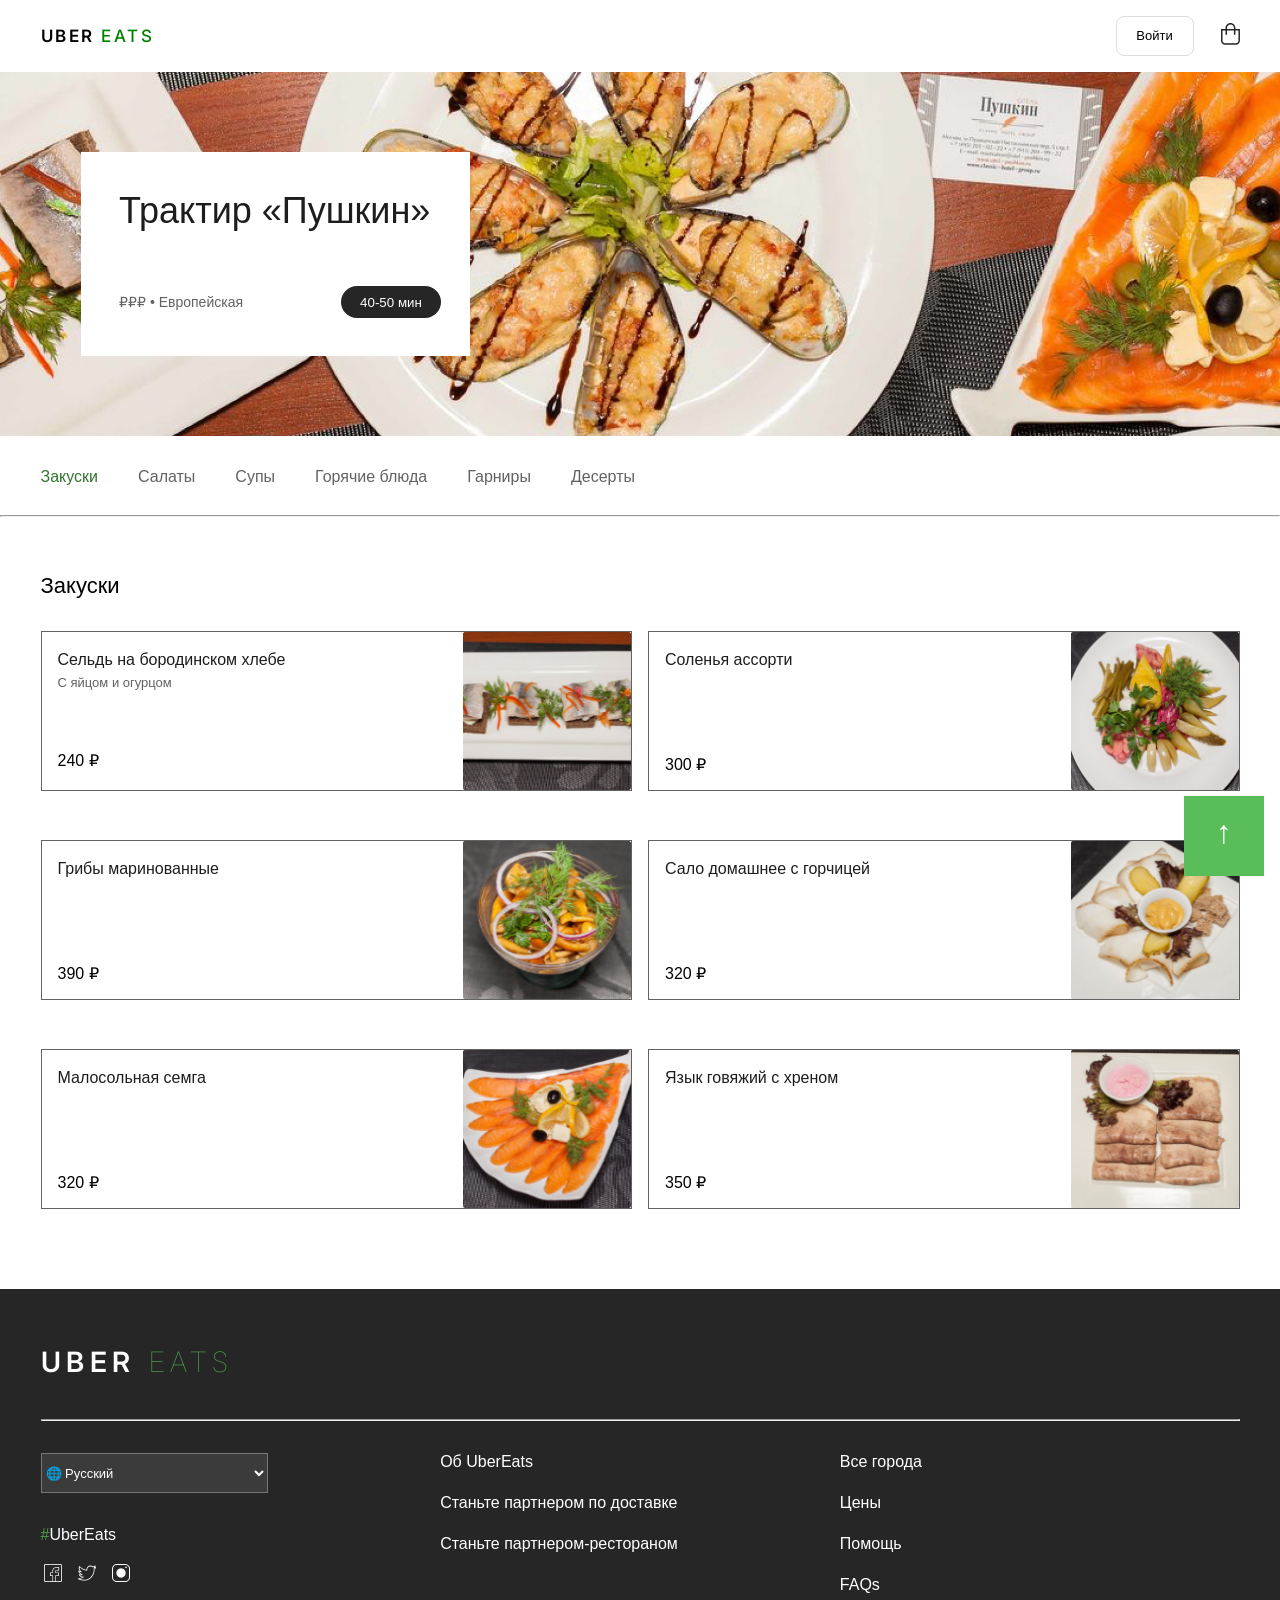
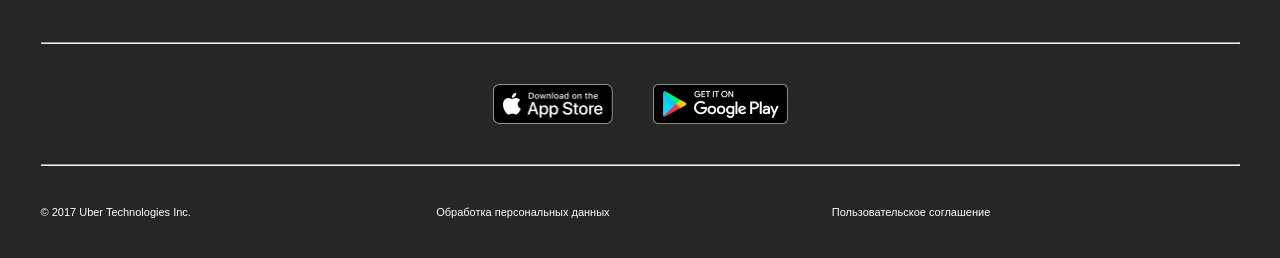
==== restaurant.html @ 05994ee4 "Added second page" ====
<!doctype html>
<html lang="en">
  <head>
    <meta charset="UTF-8" />
    <meta name="viewport" content="width=device-width, initial-scale=1.0" />
    <title>Restaurant</title>
    <link
      href="https://fonts.googleapis.com/css2?family=Inter:wght@400;600;700&display=swap"
      rel="stylesheet"
    />
    <link rel="stylesheet" href="style.css" />
    <script src="app.js" defer></script>
  </head>
  <body>
    <header>
      <div class="container">
        <div class="header-main">
          <div class="header-logo">
            <a href="index.html">UBER <span class="eats">EATS</span></a>
          </div>
          <div class="header-actions">
            <button class="header-button">Войти</button>
            <a href="#" class="basket">
              <img src="images/basket.svg" alt="Корзина" />
            </a>
          </div>
        </div>
      </div>
    </header>

    <main>
      <div class="restaurant-background">
        <div class="restaurant-description">
          <h1 class="restaurant-header">Трактир «Пушкин»</h1>
          <div class="description-button">
            <p class="restaurant-info">₽₽₽ • Европейская</p>
            <button class="button-waiting-time">40-50 мин</button>
          </div>
        </div>
      </div>
      <div class="container">
        <nav class="restaurant-menu">
          <ul class="restaurant-menu-list">
            <li><a href="#">Закуски</a></li>
            <li><a href="#">Салаты</a></li>
            <li><a href="#">Супы</a></li>
            <li><a href="#">Горячие блюда</a></li>
            <li><a href="#">Гарниры</a></li>
            <li><a href="#">Десерты</a></li>
          </ul>
        </nav>
      </div>
      <hr />
      <div class="container">
        <section class="food">
          <div class="food-header">
            <h2>Закуски</h2>
          </div>
          <ul class="food-cards">
            <li class="food-card">
              <div class="food-description">
                <p class="food-name-first"></p>
                <p class="additional-description">С яйцом и огурцом</p>
                <p class="food-price">240 ₽</p>
              </div>
              <img
                src="images/herring.png"
                alt="Селедка на бородинском хлебе"
              />
            </li>
            <li class="food-card">
              <div class="food-description">
                <p class="food-name">Соленья ассорти</p>
                <p class="food-price">300 ₽</p>
              </div>
              <img src="images/pickles.png" alt="Соленья ассорти" />
            </li>
            <li class="food-card">
              <div class="food-description">
                <p class="food-name" id="mushrooms"></p>
                <p class="food-price">390 ₽</p>
              </div>
              <img src="images/mushrooms.png" alt="Грибы маринованные" />
            </li>
            <li class="food-card">
              <div class="food-description">
                <p class="food-name" id="salo"></p>
                <p class="food-price">320 ₽</p>
              </div>
              <img src="images/salo.png" alt="Сало домашнее с горчицей" />
            </li>
            <li class="food-card">
              <div class="food-description">
                <p class="food-name">Малосольная семга</p>
                <p class="food-price">320 ₽</p>
              </div>
              <img src="images/salmon.png" alt="Малосольная семга" />
            </li>
            <li class="food-card">
              <div class="food-description">
                <p class="food-name" id="tonque"></p>
                <p class="food-price">350 ₽</p>
              </div>
              <img src="images/tonque.png" alt="Язык говяжий с хреном" />
            </li>
          </ul>
        </section>
      </div>
    </main>

    <footer>
      <div class="container">
        <div class="footer-logo">
          <a href="#">UBER <span class="footer-eats">EATS</span></a>
        </div>
        <hr />
        <div class="footer-content">
          <div class="footer-info">
            <form>
              <select name="language" id="language-select">
                <option value="russian">&#x1F310; Русский</option>
                <option value="english">&#x1F310; Английский</option>
              </select>
            </form>
            <div class="social">
              <p class="hashtag"><span class="hash">#</span>UberEats</p>
              <div class="social-logo">
                <a
                  href="https://www.facebook.com/UberEats/"
                  target="_blank"
                  rel="noopener noreferrer"
                >
                  <img src="images/facebook.png" alt="Facebook" />
                </a>
                <a
                  href="https://x.com/ubereats"
                  target="_blank"
                  rel="noopener noreferrer"
                >
                  <img src="images/twitter.png" alt="Twitter" />
                </a>
                <a
                  href="https://www.instagram.com/ubereats"
                  target="_blank"
                  rel="noopener noreferrer"
                >
                  <img src="images/instagram.png" alt="Instagram" />
                </a>
              </div>
            </div>
          </div>
          <nav class="footer-menu">
            <ul class="list-menu">
              <li><a href="#">Об UberEats</a></li>
              <li><a href="#">Станьте партнером по доставке</a></li>
              <li><a href="#">Станьте партнером-рестораном</a></li>
            </ul>
            <ul class="list-menu">
              <li><a href="#">Все города</a></li>
              <li><a href="#">Цены</a></li>
              <li><a href="#">Помощь</a></li>
              <li><a href="#">FAQs</a></li>
            </ul>
          </nav>
        </div>
        <hr />
        <div class="footer-apps">
          <a href="#"
            ><img src="images/appstore.png" alt="App Store" class="app-store"
          /></a>
          <a href="#"
            ><img
              src="images/googleplay.png"
              alt="Google Play"
              class="google-play"
          /></a>
        </div>
        <hr />
        <ul class="footer-bottom">
          <li><a href="#">© 2017 Uber Technologies Inc.</a></li>
          <li><a href="#">Обработка персональных данных</a></li>
          <li><a href="#">Пользовательское соглашение</a></li>
        </ul>
      </div>
    </footer>
    <button class="up-button"><span class="up-arrow">&#8593;</span></button>
  </body>
</html>
---- style.css ----
* {
  padding: 0;
  margin: 0;
  box-sizing: border-box;
}

body {
  font-family: "Roboto", sans-serif;
}

header {
  font-family: "Inter", sans-serif;
  font-weight: 600;
  font-size: 17px;
  letter-spacing: 0.15em;
  padding: 16px 0px;
  color: #000;
}

.container {
  max-width: 1219px;
  margin-left: auto;
  margin-right: auto;
  padding-left: 10px;
  padding-right: 10px;
}

.eats {
  color: green;
  font-weight: 500;
}

.header-logo a {
  text-decoration: none;
  color: #000;
}

.header-button {
  background-color: white;
  color: black;
  border: 1px solid #ddd;
  height: 40px;
  width: 78px;
  font-size: 13px;
  line-height: 24px;
  cursor: pointer;
  border-radius: 8px;
  transition:
    transform 0.2s ease,
    box-shadow 0.2s ease,
    background-color 0.2s ease,
    color 0.2s ease;
}

.header-button:hover {
  background-color: black;
  color: white;
  transform: translateY(-2px);
  box-shadow: 0 8px 18px rgba(0, 0, 0, 0.15);
}

.header-button:active {
  transform: translateY(0) scale(0.98);
}

.header-actions {
  display: flex;
  align-items: center;
  gap: 27px;
}

.header-main {
  display: flex;
  justify-content: space-between;
  align-items: center;
}

.search-input {
  width: 100%;
  border: none;
  outline: none;
  border-bottom: 1px solid #979797;
  margin: 40px 0px;
  font-size: 16px;
  line-height: 24px;
}

.title {
  font-size: 22px;
  font-weight: 400;
  line-height: 34px;
}

.restaurant-cards {
  display: grid;
  grid-template-columns: repeat(auto-fit, minmax(308px, 1fr));
  gap: 15px;
  margin-top: 16px;
  margin-bottom: 80px;
}

.card {
  padding-bottom: 20px;
  transition: transform 0.2s ease;
}

.card:hover {
  transform: translateY(-2px);
}

.card img {
  width: 100%;
  aspect-ratio: 4 / 3;
  object-fit: cover;
  border-radius: 8px;
  margin-bottom: 16px;
}

main ul {
  list-style-type: none;
}

.restaurant-name {
  font-size: 16px;
  line-height: 24px;
  font-weight: 400;
  color: #1d1d1d;
}

.restaurant-info {
  font-size: 14px;
  line-height: 21px;
  font-weight: 400;
  color: #626262;
}

.waiting-time {
  font-size: 13px;
  line-height: 21px;
  font-weight: 400;
  color: #1d1d1d;
}

footer {
  background-color: #262626;
  color: #fff;
}

.footer-logo {
  font-family: "Inter", sans-serif;
  font-size: 28px;
  font-weight: 600;
  letter-spacing: 0.2em;
  padding-bottom: 40px;
  padding-top: 56px;
}

.footer-eats {
  color: #57ad56;
  font-weight: 100;
}

#language-select {
  background-color: #3b3b3b;
  font-size: 13px;
  color: #fff;
  width: 227px;
  height: 40px;
}

.hashtag {
  font-size: 16px;
  margin-top: 33px;
  margin-bottom: 17px;
}

.hash {
  color: #49a144;
}

.social img {
  width: 24px;
  height: 24px;
}

.social-logo {
  display: flex;
  gap: 10px;
}

footer a {
  text-decoration: none;
  color: #fff;
}

footer ul {
  list-style-type: none;
  padding-left: 0;
  margin: 0;
}

.footer-content {
  display: grid;
  grid-template-columns: 1fr 2fr;
  padding-top: 32px;
  padding-bottom: 48px;
}

.footer-menu {
  display: grid;
  grid-template-columns: 50% auto;
}

.list-menu {
  display: flex;
  flex-direction: column;
  gap: 23px;
}

.footer-apps {
  display: flex;
  align-items: center;
  justify-content: center;
  gap: 40px;
  padding: 40px 0px;
}

.app-store {
  width: 120px;
  height: 40px;
}

.google-play {
  width: 135px;
  height: 40px;
}

.footer-apps a {
  display: flex;
}

.footer-bottom {
  font-size: 11px;
  display: flex;
  padding: 40px 0px;
}

.footer-bottom li {
  width: 33%;
}

.up-button {
  position: fixed;

  right: 16px;
  bottom: 24px;

  color: #fff;
  background-color: #59bd5a;

  height: 80px;
  width: 80px;

  border: none;
  cursor: pointer;

  font-size: 32px;

  display: flex;
  justify-content: center;
  align-items: center;
}

.up-arrow {
  transform: translateY(-4px);
}

main a {
  text-decoration: none;
}

.restaurant-background {
  background-image: url("images/Pushkin-lg.png");
  background-size: cover;
  background-position: center center;
  height: 364px;
  padding: 80px 0px 80px 81px;
}

.restaurant-description {
  padding: 38px 29px 0px 38px;
  width: 389px;
  height: 204px;
  background-color: #fff;
}

.restaurant-header {
  font-family: Roboto, sans-serif;
  font-size: 36px;
  color: #1d1d1d;
  font-weight: 400;
  margin-bottom: 54px;
}

.button-waiting-time {
  color: #fff;
  background-color: #262626;
  width: 100px;
  height: 32px;
  border-radius: 16px;
  border: none;
}

.description-button {
  display: flex;
  justify-content: space-between;
  align-items: center;
}

.restaurant-menu a {
  text-decoration: none;
  color: #626262;
  font-size: 16px;
}

.restaurant-menu ul {
  list-style-type: none;
}

.restaurant-menu {
  padding: 32px 0px 29px;
}

.restaurant-menu-list {
  display: flex;
  gap: 40px;
}

.restaurant-menu li:first-child a {
  color: #327430;
}

.food {
  padding-top: 56px;
  padding-bottom: 80px;
}

.food h2 {
  font-size: 22px;
  font-weight: 400;
}

.food-header {
  margin-bottom: 32px;
}

.food-name-first::after {
  content: "Сельдь на бородинском хлебе";
  font-size: 16px;
  line-height: 24px;
  color: #1d1d1d;
  margin-bottom: 4px;
}

#mushrooms::after {
  content: "Грибы маринованные";
}

#salo::after {
  content: "Сало домашнее с горчицей";
}

#tonque::after {
  content: "Язык говяжий с хреном";
}

.additional-description {
  font-size: 13px;
  line-height: 21px;
  color: #626262;
  margin-bottom: 58px;
}

.food-card {
  border: #626262 solid 1px;
  width: 100%;
  height: 160px;
  display: flex;
  justify-content: space-between;
}

.food-description {
  padding: 16px 0px 16px 16px;
}

.food-name {
  font-size: 16px;
  line-height: 24px;
  color: #1d1d1d;
  margin-bottom: 83px;
}

.food-cards {
  display: grid;
  grid-template-columns: 1fr 1fr;
  row-gap: 49px;
  column-gap: 16px;
}

@media screen and (max-width: 1000px) {
  #language-select {
    width: 175px;
  }

  .footer-menu {
    grid-template-columns: 60% auto;
  }

  .restaurant-background {
    padding: 80px 0px 80px 8px;
    background-image: url("images/Pushkin-md.png");
  }

  .restaurant-description {
    width: 432px;
  }

  .food-cards {
    grid-template-columns: 1fr;
    gap: 32px;
  }

  .food {
    padding-bottom: 48px;
  }
}

@media screen and (max-width: 720px) {
  .footer-content {
    display: flex;
    flex-direction: column;
    gap: 39px;
  }

  .footer-menu {
    display: flex;
    flex-direction: column;
    gap: 23px;
  }

  .app-store {
    width: 108px;
    height: 36px;
  }

  .google-play {
    width: 124px;
    height: 36px;
  }

  .footer-bottom {
    display: flex;
    flex-direction: column;
    gap: 24px;
  }

  .restaurant-background {
    background-image: url("images/Pushkin-xs.png");
    height: 255px;
    margin-bottom: 100px;
    padding: 131px 4px 0px 8px;
  }

  .restaurant-description {
    width: 100%;
    height: 180px;
  }

  .restaurant-menu {
    display: none;
  }

  .food-cards {
    gap: 16px;
  }

  .food-card {
    height: 108px;
  }

  .additional-description {
    margin-bottom: 16px;
  }

  .food-name {
    margin-bottom: 41px;
  }

  .food-header {
    display: flex;
    justify-content: center;
    margin-bottom: 56px;
  }
}

@media screen and (max-width: 400px) {
  .food-name-first::after {
    content: "Сельдь на бородинском...";
  }
}

@media screen and (max-width: 350px) {
  .food-name-first::after {
    content: "Сельдь на...";
  }

  #mushrooms::after {
    content: "Грибы маринов...";
  }

  #salo::after {
    content: "Сало домашнее...";
  }

  #tonque::after {
    content: "Язык говяжий...";
  }
}
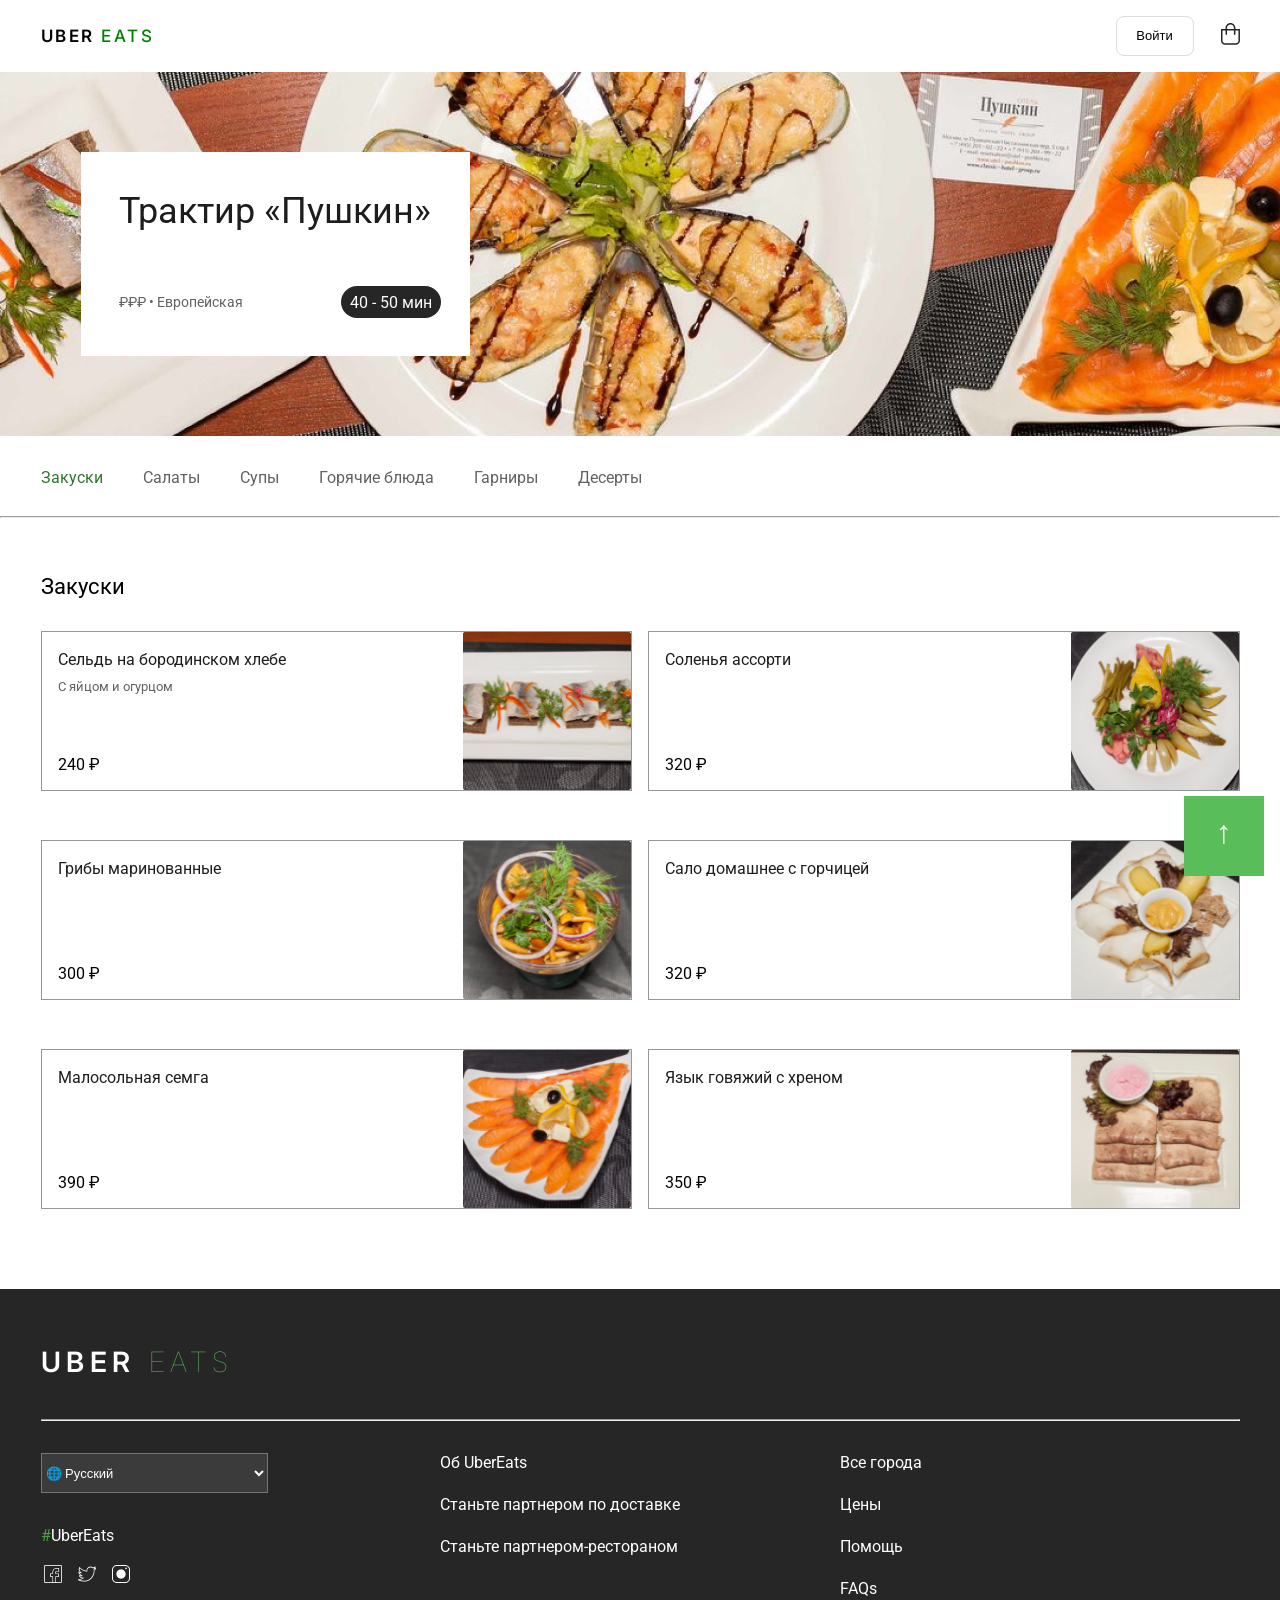
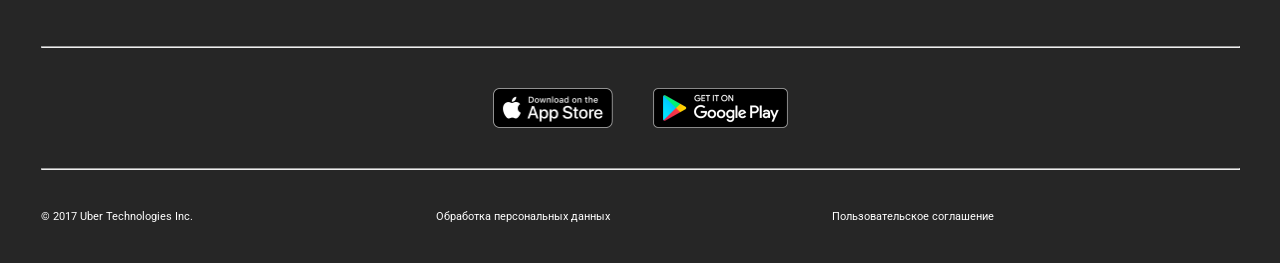
==== commit f7a271a8: "fix: semantic HTML, flexbox price alignment, ellipsis for long names, mobile card borders" ====
--- a/restaurant.html
+++ b/restaurant.html
@@ -6,6 +6,10 @@
     <title>Restaurant</title>
     <link
       href="https://fonts.googleapis.com/css2?family=Inter:wght@400;600;700&display=swap"
+      rel="stylesheet"
+    />
+    <link
+      href="https://fonts.googleapis.com/css2?family=Roboto&display=swap"
       rel="stylesheet"
     />
     <link rel="stylesheet" href="style.css" />
@@ -32,9 +36,9 @@
       <div class="restaurant-background">
         <div class="restaurant-description">
           <h1 class="restaurant-header">Трактир «Пушкин»</h1>
-          <div class="description-button">
+          <div class="restaurant-details">
             <p class="restaurant-info">₽₽₽ • Европейская</p>
-            <button class="button-waiting-time">40-50 мин</button>
+            <span class="restaurant-waiting-time">40 - 50 мин</span>
           </div>
         </div>
       </div>
@@ -52,56 +56,56 @@
       </div>
       <hr />
       <div class="container">
-        <section class="food">
-          <div class="food-header">
+        <section class="snacks">
+          <div class="snacks-header">
             <h2>Закуски</h2>
           </div>
-          <ul class="food-cards">
-            <li class="food-card">
-              <div class="food-description">
-                <p class="food-name-first"></p>
+          <ul class="snacks-cards">
+            <li class="snacks-card">
+              <div class="snacks-description">
+                <p class="snacks-name">Сельдь на бородинском хлебе</p>
                 <p class="additional-description">С яйцом и огурцом</p>
-                <p class="food-price">240 ₽</p>
+                <p class="snacks-price">240 ₽</p>
               </div>
               <img
                 src="images/herring.png"
                 alt="Селедка на бородинском хлебе"
               />
             </li>
-            <li class="food-card">
-              <div class="food-description">
-                <p class="food-name">Соленья ассорти</p>
-                <p class="food-price">300 ₽</p>
+            <li class="snacks-card">
+              <div class="snacks-description">
+                <p class="snacks-name">Соленья ассорти</p>
+                <p class="snacks-price">320 ₽</p>
               </div>
               <img src="images/pickles.png" alt="Соленья ассорти" />
             </li>
-            <li class="food-card">
-              <div class="food-description">
-                <p class="food-name" id="mushrooms"></p>
-                <p class="food-price">390 ₽</p>
+            <li class="snacks-card">
+              <div class="snacks-description">
+                <p class="snacks-name">Грибы маринованные</p>
+                <p class="snacks-price">300 ₽</p>
               </div>
               <img src="images/mushrooms.png" alt="Грибы маринованные" />
             </li>
-            <li class="food-card">
-              <div class="food-description">
-                <p class="food-name" id="salo"></p>
-                <p class="food-price">320 ₽</p>
+            <li class="snacks-card">
+              <div class="snacks-description">
+                <p class="snacks-name">Сало домашнее с горчицей</p>
+                <p class="snacks-price">320 ₽</p>
               </div>
               <img src="images/salo.png" alt="Сало домашнее с горчицей" />
             </li>
-            <li class="food-card">
-              <div class="food-description">
-                <p class="food-name">Малосольная семга</p>
-                <p class="food-price">320 ₽</p>
+            <li class="snacks-card">
+              <div class="snacks-description">
+                <p class="snacks-name">Малосольная семга</p>
+                <p class="snacks-price">390 ₽</p>
               </div>
               <img src="images/salmon.png" alt="Малосольная семга" />
             </li>
-            <li class="food-card">
-              <div class="food-description">
-                <p class="food-name" id="tonque"></p>
-                <p class="food-price">350 ₽</p>
+            <li class="snacks-card">
+              <div class="snacks-description">
+                <p class="snacks-name">Язык говяжий с хреном</p>
+                <p class="snacks-price">350 ₽</p>
               </div>
-              <img src="images/tonque.png" alt="Язык говяжий с хреном" />
+              <img src="images/tongue.png" alt="Язык говяжий с хреном" />
             </li>
           </ul>
         </section>
@@ -116,12 +120,10 @@
         <hr />
         <div class="footer-content">
           <div class="footer-info">
-            <form>
-              <select name="language" id="language-select">
-                <option value="russian">&#x1F310; Русский</option>
-                <option value="english">&#x1F310; Английский</option>
-              </select>
-            </form>
+            <select name="language" id="language-select">
+              <option value="russian">&#x1F310; Русский</option>
+              <option value="english">&#x1F310; Английский</option>
+            </select>
             <div class="social">
               <p class="hashtag"><span class="hash">#</span>UberEats</p>
               <div class="social-logo">
--- a/style.css
+++ b/style.css
@@ -277,6 +277,7 @@
 
 main a {
   text-decoration: none;
+  color: inherit;
 }
 
 .restaurant-background {
@@ -302,16 +303,19 @@
   margin-bottom: 54px;
 }
 
-.button-waiting-time {
+.restaurant-waiting-time {
   color: #fff;
   background-color: #262626;
   width: 100px;
   height: 32px;
   border-radius: 16px;
   border: none;
-}
-
-.description-button {
+  display: flex;
+  justify-content: center;
+  align-items: center;
+}
+
+.restaurant-details {
   display: flex;
   justify-content: space-between;
   align-items: center;
@@ -340,71 +344,65 @@
   color: #327430;
 }
 
-.food {
+.snacks {
   padding-top: 56px;
   padding-bottom: 80px;
 }
 
-.food h2 {
+.snacks h2 {
   font-size: 22px;
   font-weight: 400;
 }
 
-.food-header {
+.snacks-header {
   margin-bottom: 32px;
-}
-
-.food-name-first::after {
-  content: "Сельдь на бородинском хлебе";
-  font-size: 16px;
-  line-height: 24px;
-  color: #1d1d1d;
-  margin-bottom: 4px;
-}
-
-#mushrooms::after {
-  content: "Грибы маринованные";
-}
-
-#salo::after {
-  content: "Сало домашнее с горчицей";
-}
-
-#tonque::after {
-  content: "Язык говяжий с хреном";
 }
 
 .additional-description {
   font-size: 13px;
   line-height: 21px;
   color: #626262;
-  margin-bottom: 58px;
-}
-
-.food-card {
-  border: #626262 solid 1px;
-  width: 100%;
+  margin-top: 4px;
+}
+
+.snacks-card {
+  border: #979797 solid 1px;
+  max-width: 100%;
   height: 160px;
   display: flex;
   justify-content: space-between;
-}
-
-.food-description {
+  min-width: 0;
+  min-height: 0;
+}
+
+.snacks-description {
   padding: 16px 0px 16px 16px;
-}
-
-.food-name {
+  display: flex;
+  flex-direction: column;
+  min-width: 0;
+  overflow: hidden;
+}
+
+.snacks-name {
   font-size: 16px;
   line-height: 24px;
   color: #1d1d1d;
-  margin-bottom: 83px;
-}
-
-.food-cards {
+  white-space: nowrap;
+  overflow: hidden;
+  text-overflow: ellipsis;
+  max-width: 100%;
+}
+
+.snacks-cards {
   display: grid;
   grid-template-columns: 1fr 1fr;
   row-gap: 49px;
   column-gap: 16px;
+  width: 100%;
+}
+
+.snacks-price {
+  margin-top: auto;
 }
 
 @media screen and (max-width: 1000px) {
@@ -425,13 +423,17 @@
     width: 432px;
   }
 
-  .food-cards {
+  .snacks-cards {
     grid-template-columns: 1fr;
     gap: 32px;
   }
 
-  .food {
+  .snacks {
     padding-bottom: 48px;
+  }
+
+  .snacks-description {
+    padding-left: 24px;
   }
 }
 
@@ -480,49 +482,26 @@
     display: none;
   }
 
-  .food-cards {
+  .snacks-cards {
     gap: 16px;
   }
 
-  .food-card {
+  .snacks-card {
     height: 108px;
   }
 
-  .additional-description {
-    margin-bottom: 16px;
-  }
-
-  .food-name {
-    margin-bottom: 41px;
-  }
-
-  .food-header {
+  .snacks-header {
     display: flex;
     justify-content: center;
     margin-bottom: 56px;
   }
-}
-
-@media screen and (max-width: 400px) {
-  .food-name-first::after {
-    content: "Сельдь на бородинском...";
-  }
-}
-
-@media screen and (max-width: 350px) {
-  .food-name-first::after {
-    content: "Сельдь на...";
-  }
-
-  #mushrooms::after {
-    content: "Грибы маринов...";
-  }
-
-  #salo::after {
-    content: "Сало домашнее...";
-  }
-
-  #tonque::after {
-    content: "Язык говяжий...";
-  }
-}
+
+  .snacks-description {
+    padding: 0px 0px 15px 0px;
+  }
+
+  .snacks-card {
+    border: none;
+    border-bottom: 1px solid #979797;
+  }
+}
